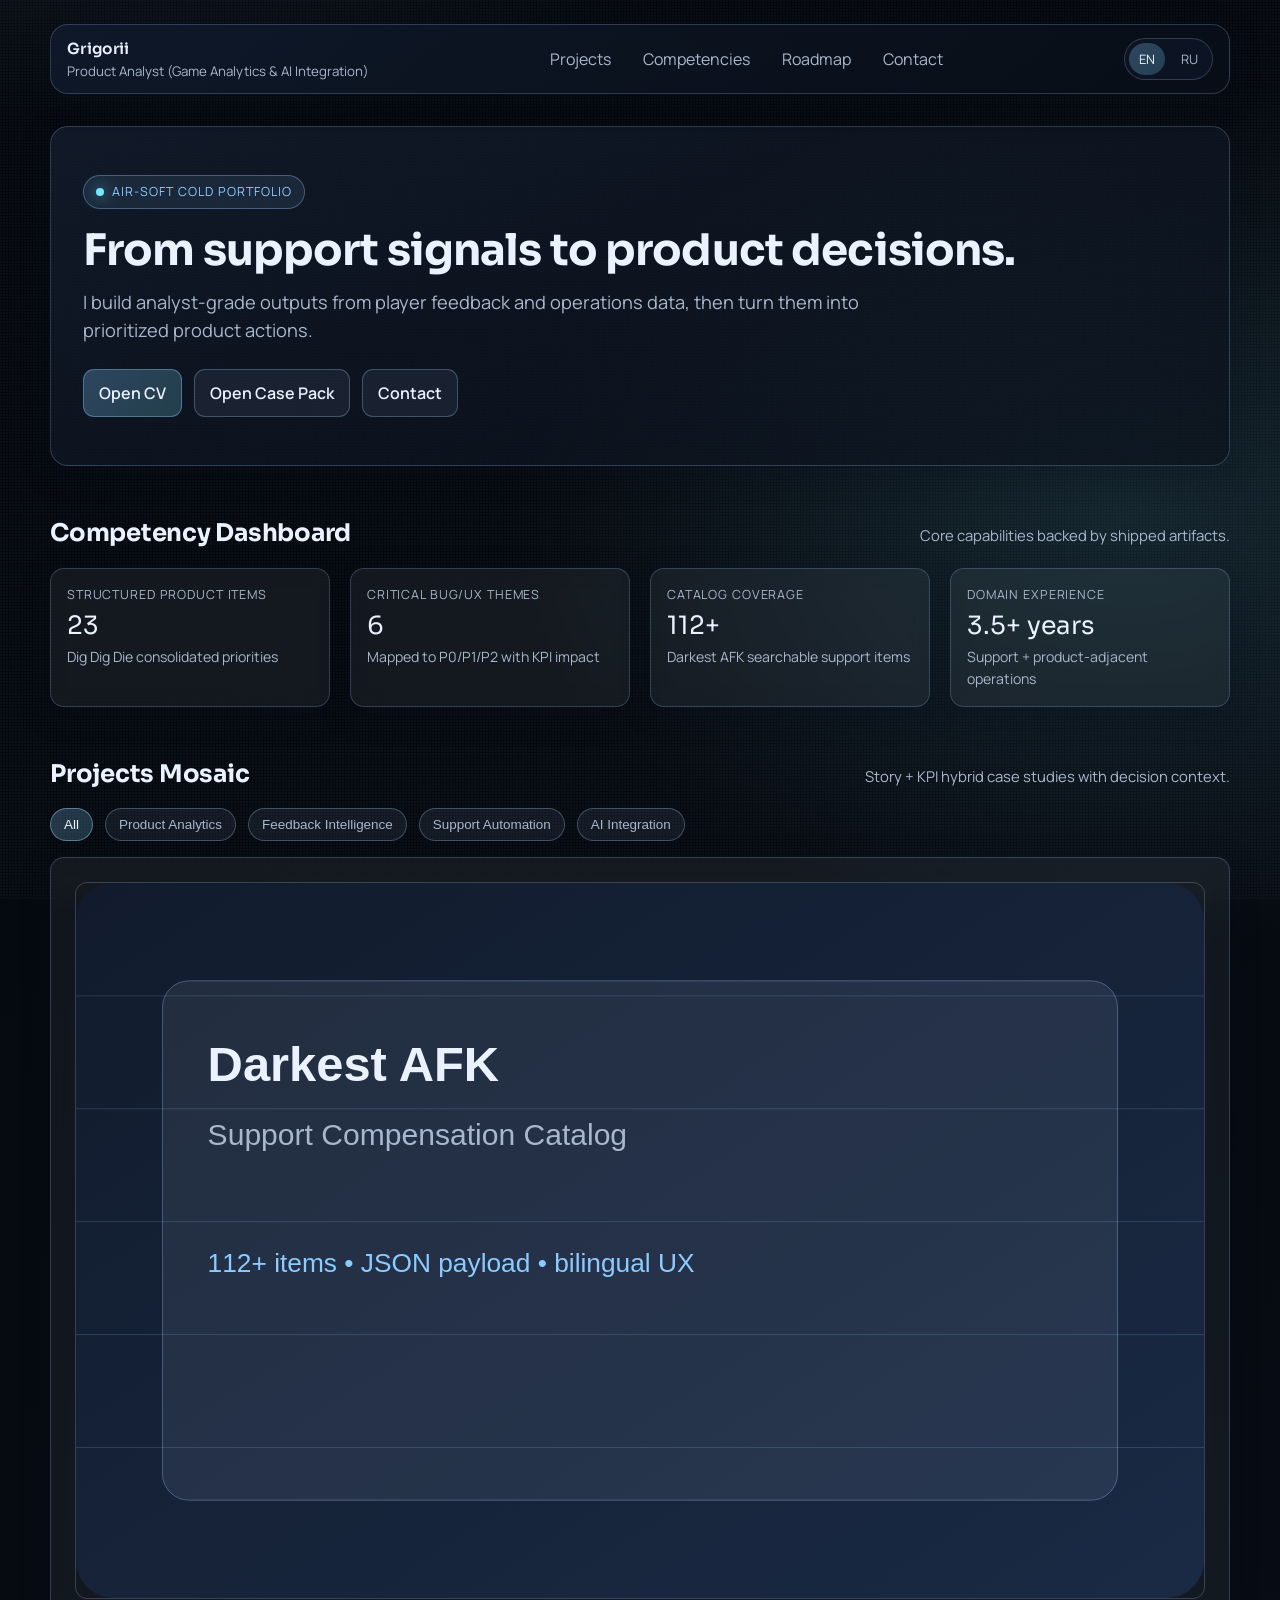
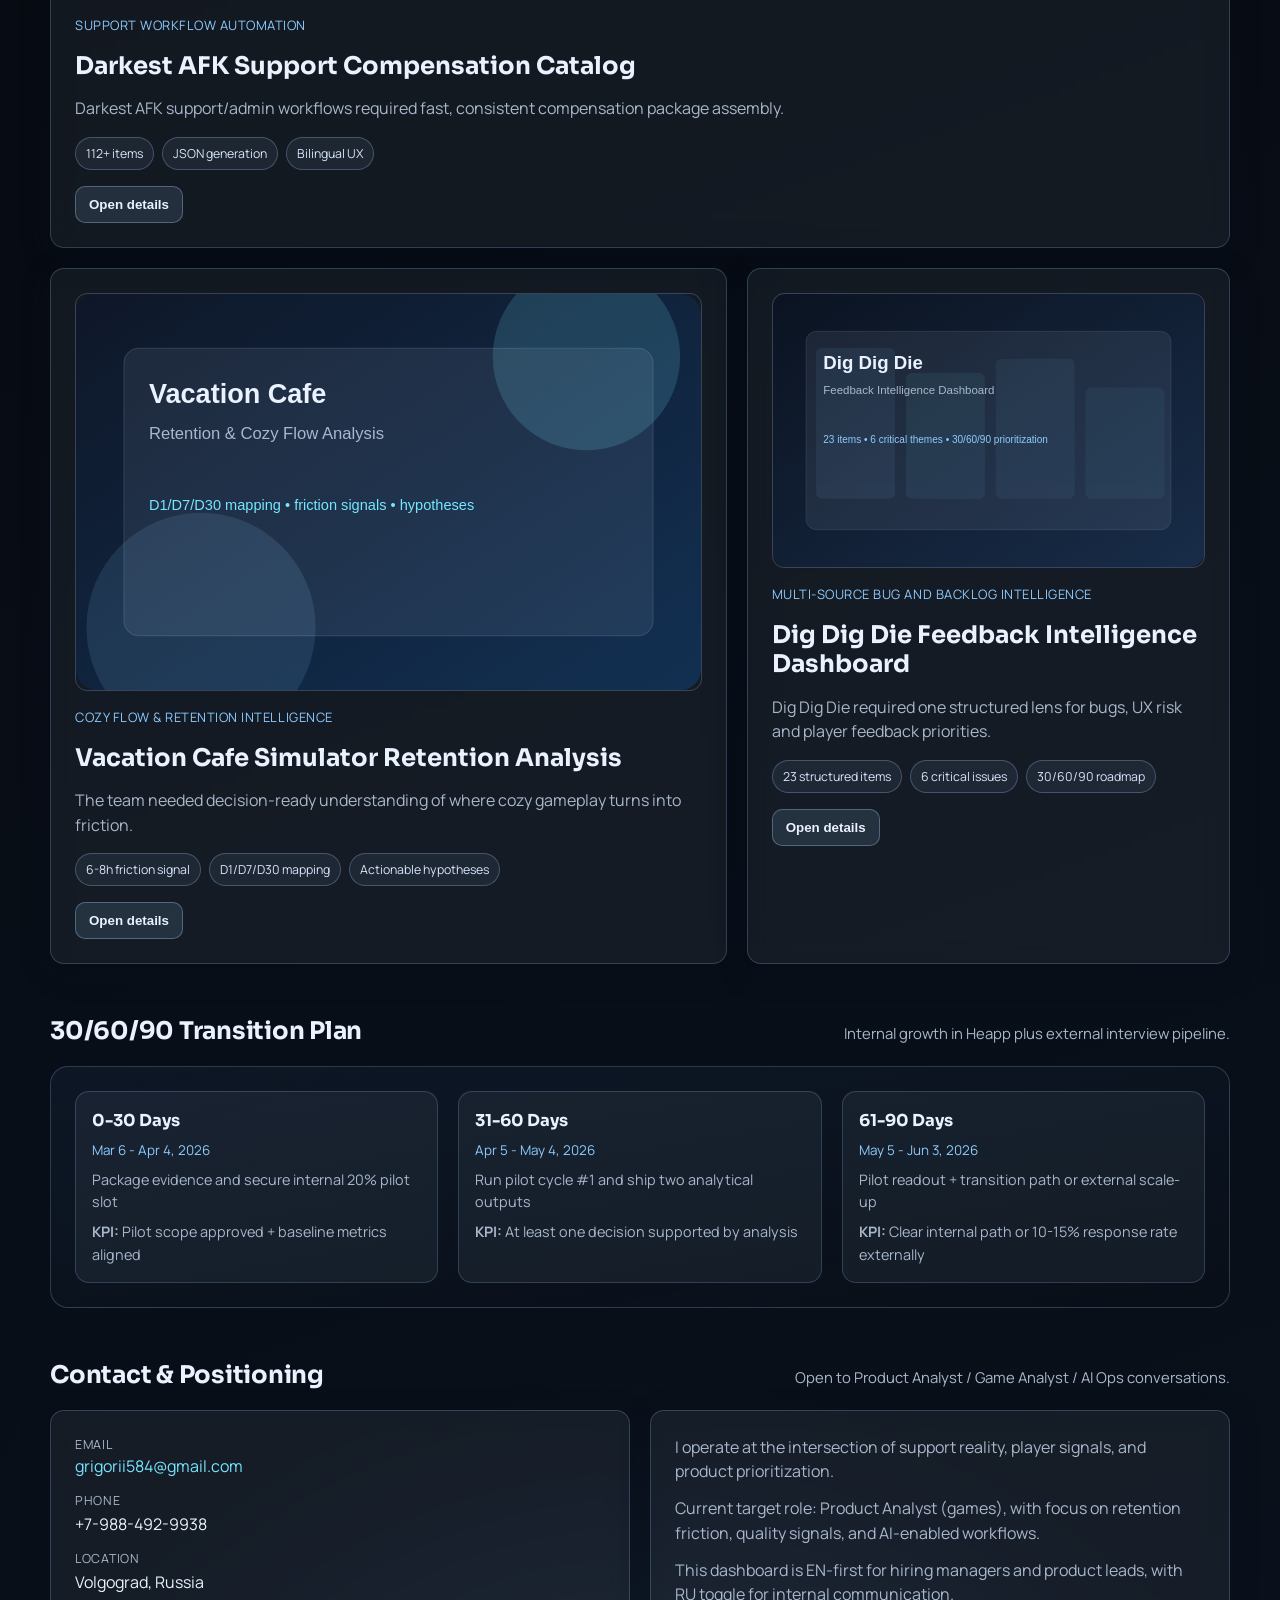
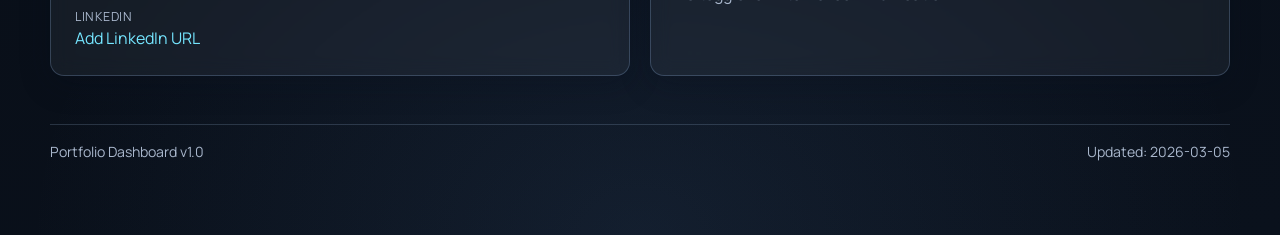
==== dashboard/index.html @ 86ab46c0 "Add portfolio dashboard and transition case-study pack" ====
<!doctype html>
<html lang="en">
<head>
  <meta charset="UTF-8" />
  <meta name="viewport" content="width=device-width, initial-scale=1" />
  <meta name="description" content="Product Analyst portfolio dashboard: projects, competencies, roadmap." />
  <title>Grigorii | Product Analyst Portfolio Dashboard</title>
  <link rel="icon" href="data:image/svg+xml,%3Csvg xmlns='http://www.w3.org/2000/svg' viewBox='0 0 40 40'%3E%3Crect width='40' height='40' rx='10' fill='%23040A12'/%3E%3Ccircle cx='20' cy='20' r='9' fill='%238CCBFF'/%3E%3C/svg%3E" />
  <link rel="preconnect" href="https://fonts.googleapis.com" />
  <link rel="preconnect" href="https://fonts.gstatic.com" crossorigin />
  <link href="https://fonts.googleapis.com/css2?family=Manrope:wght@400;500;600;700&family=Sora:wght@500;600;700&display=swap" rel="stylesheet" />
  <link rel="stylesheet" href="assets/css/tokens.css" />
  <link rel="stylesheet" href="assets/css/main.css" />
</head>
<body>
  <div class="page">
    <header class="topbar reveal">
      <div class="identity">
        <div id="identityName" class="identity-name">Grigorii</div>
        <div id="identityRole" class="identity-role">Product Analyst Transition Track</div>
      </div>
      <nav class="topnav" aria-label="Primary">
        <a id="navProjects" href="#projects">Projects</a>
        <a id="navCompetencies" href="#competencies">Competencies</a>
        <a id="navRoadmap" href="#roadmap">Roadmap</a>
        <a id="navContact" href="#contact">Contact</a>
      </nav>
      <div class="lang-toggle" role="group" aria-label="Language">
        <button id="btnLangEn" class="lang-btn" type="button">EN</button>
        <button id="btnLangRu" class="lang-btn" type="button">RU</button>
      </div>
    </header>

    <section class="hero reveal" id="hero">
      <div id="heroKicker" class="hero-kicker">Portfolio Dashboard</div>
      <h1 id="heroHeadline">From support signals to product decisions.</h1>
      <p id="heroSubheadline">EN-first portfolio dashboard with KPI-grounded case studies in game analytics and AI-enabled operations.</p>
      <div id="ctaRow" class="cta-row"></div>
    </section>

    <section class="section reveal" id="competencies">
      <div class="section-header">
        <h2 id="competenciesTitle">Competencies</h2>
        <p id="competenciesNote">Core capabilities and measurable proof points.</p>
      </div>
      <div id="kpiGrid" class="kpi-grid"></div>
    </section>

    <section class="section reveal" id="projects">
      <div class="section-header">
        <h2 id="projectsTitle">Projects</h2>
        <p id="projectsNote">Story + KPI hybrid case studies.</p>
      </div>
      <div id="filterRow" class="filter-row"></div>
      <div id="projectsGrid" class="projects-grid"></div>
    </section>

    <section class="section reveal" id="roadmap">
      <div class="section-header">
        <h2 id="roadmapTitle">30/60/90 Roadmap</h2>
        <p id="roadmapNote">Internal transition + external market execution.</p>
      </div>
      <div class="roadmap">
        <ol id="roadmapList" class="roadmap-list"></ol>
      </div>
    </section>

    <section class="section reveal" id="contact">
      <div class="section-header">
        <h2 id="contactTitle">Contact</h2>
        <p id="contactNote">Open to Product Analyst / Game Analyst conversations.</p>
      </div>
      <div class="contact-grid">
        <article class="card contact-card">
          <ul id="contactList" class="contact-list"></ul>
        </article>
        <article class="card contact-card">
          <div id="contactNarrative"></div>
        </article>
      </div>
    </section>

    <footer class="footer reveal">
      <span id="footerVersion">Portfolio v1</span>
      <span id="footerUpdated">Updated: 2026-03-05</span>
    </footer>
  </div>

  <div id="projectModal" class="modal" aria-hidden="true">
    <div class="modal-panel" role="dialog" aria-modal="true" aria-labelledby="modalTitle">
      <div class="modal-head">
        <div class="modal-title-wrap">
          <h3 id="modalTitle">Project title</h3>
          <div id="modalTagline" class="modal-tagline">Tagline</div>
        </div>
        <button id="modalClose" class="modal-close" type="button" aria-label="Close">✕</button>
      </div>

      <div class="chips" id="modalChips"></div>

      <div class="detail-grid" id="detailGrid"></div>

      <div class="artifact-list" id="artifactList"></div>
    </div>
  </div>

  <script src="assets/js/app.js" defer></script>
</body>
</html>
---- dashboard/assets/css/tokens.css ----
:root {
  --bg-0: #04070c;
  --bg-1: #0a111c;
  --surface-glass: rgba(210, 230, 255, 0.06);
  --surface-glass-strong: rgba(220, 240, 255, 0.1);
  --border-soft: rgba(170, 205, 255, 0.22);
  --text-primary: #eaf2ff;
  --text-secondary: #a9b7cc;
  --accent-ice: #8ccbff;
  --accent-cyan: #75e6ff;
  --success-cool: #89f0d4;
  --warning-cool: #ffd38a;

  --radius-card: 14px;
  --radius-section: 18px;
  --radius-pill: 999px;

  --space-1: 8px;
  --space-2: 12px;
  --space-3: 16px;
  --space-4: 24px;
  --space-5: 32px;
  --space-6: 48px;
  --space-7: 72px;

  --grid-gap-mobile: 16px;
  --grid-gap-desktop: 20px;

  --shadow-soft: 0 8px 30px rgba(7, 16, 28, 0.28);
  --shadow-hover: 0 16px 42px rgba(7, 16, 28, 0.35);

  --transition-fast: 180ms cubic-bezier(0.22, 1, 0.36, 1);
  --transition-base: 220ms cubic-bezier(0.22, 1, 0.36, 1);
  --transition-slow: 240ms cubic-bezier(0.22, 1, 0.36, 1);
}
---- dashboard/assets/css/main.css ----
* {
  box-sizing: border-box;
}

html,
body {
  margin: 0;
  padding: 0;
  min-height: 100%;
}

body {
  font-family: "Manrope", system-ui, sans-serif;
  color: var(--text-primary);
  background:
    radial-gradient(1200px 800px at 12% -10%, rgba(124, 197, 255, 0.15), transparent 60%),
    radial-gradient(1000px 700px at 88% 15%, rgba(117, 230, 255, 0.12), transparent 62%),
    radial-gradient(900px 680px at 50% 100%, rgba(90, 134, 190, 0.12), transparent 68%),
    linear-gradient(160deg, var(--bg-0), var(--bg-1));
  line-height: 1.55;
  overflow-x: hidden;
}

body::before {
  content: "";
  position: fixed;
  inset: 0;
  pointer-events: none;
  opacity: 0.03;
  background-image: radial-gradient(circle at 1px 1px, #dbe9ff 1px, transparent 0);
  background-size: 3px 3px;
  z-index: 0;
}

a {
  color: var(--accent-cyan);
  text-decoration: none;
}

a:hover {
  text-decoration: underline;
}

.page {
  position: relative;
  z-index: 1;
  width: min(1180px, calc(100% - 32px));
  margin: 0 auto;
  padding: var(--space-4) 0 var(--space-7);
}

.topbar {
  position: sticky;
  top: 10px;
  z-index: 40;
  display: flex;
  align-items: center;
  justify-content: space-between;
  gap: var(--space-3);
  padding: var(--space-2) var(--space-3);
  border: 1px solid var(--border-soft);
  border-radius: var(--radius-section);
  background: linear-gradient(140deg, rgba(16, 27, 45, 0.82), rgba(9, 15, 25, 0.76));
  backdrop-filter: blur(12px);
  box-shadow: var(--shadow-soft);
}

.identity {
  min-width: 0;
}

.identity-name {
  font-family: "Sora", system-ui, sans-serif;
  font-size: 0.96rem;
  font-weight: 600;
  letter-spacing: 0.02em;
}

.identity-role {
  color: var(--text-secondary);
  font-size: 0.83rem;
}

.topnav {
  display: flex;
  align-items: center;
  gap: var(--space-2);
  flex-wrap: wrap;
}

.topnav a {
  color: var(--text-secondary);
  padding: 6px 10px;
  border-radius: 10px;
  transition: background var(--transition-fast), color var(--transition-fast);
}

.topnav a:hover,
.topnav a:focus-visible {
  color: var(--text-primary);
  background: rgba(130, 178, 240, 0.12);
  text-decoration: none;
  outline: none;
}

.lang-toggle {
  display: inline-flex;
  align-items: center;
  gap: 6px;
  padding: 4px;
  border: 1px solid var(--border-soft);
  border-radius: var(--radius-pill);
  background: rgba(15, 25, 41, 0.68);
}

.lang-btn {
  border: 0;
  background: transparent;
  color: var(--text-secondary);
  border-radius: var(--radius-pill);
  padding: 6px 10px;
  font: inherit;
  font-size: 0.81rem;
  cursor: pointer;
  transition: background var(--transition-fast), color var(--transition-fast);
}

.lang-btn.is-active {
  background: linear-gradient(130deg, rgba(141, 200, 255, 0.28), rgba(117, 230, 255, 0.22));
  color: var(--text-primary);
}

.section {
  margin-top: var(--space-6);
}

.hero {
  margin-top: var(--space-5);
  padding: var(--space-6) var(--space-5);
  border-radius: var(--radius-section);
  border: 1px solid var(--border-soft);
  background: linear-gradient(160deg, rgba(21, 32, 50, 0.7), rgba(10, 16, 26, 0.6));
  box-shadow: var(--shadow-soft);
}

.hero-kicker {
  display: inline-flex;
  align-items: center;
  gap: 8px;
  padding: 6px 12px;
  border-radius: var(--radius-pill);
  border: 1px solid rgba(168, 208, 255, 0.32);
  background: rgba(132, 191, 255, 0.1);
  color: var(--accent-ice);
  font-size: 0.78rem;
  letter-spacing: 0.08em;
  text-transform: uppercase;
}

.hero-kicker::before {
  content: "";
  width: 8px;
  height: 8px;
  border-radius: 50%;
  background: var(--accent-cyan);
  box-shadow: 0 0 16px rgba(117, 230, 255, 0.85);
}

.hero h1 {
  margin: var(--space-3) 0 var(--space-2);
  font-family: "Sora", system-ui, sans-serif;
  font-size: clamp(1.9rem, 3.4vw, 3.15rem);
  line-height: 1.18;
  letter-spacing: -0.02em;
}

.hero p {
  max-width: 860px;
  margin: 0;
  color: var(--text-secondary);
  font-size: clamp(1rem, 1.5vw, 1.14rem);
}

.cta-row {
  margin-top: var(--space-4);
  display: flex;
  gap: var(--space-2);
  flex-wrap: wrap;
}

.btn {
  display: inline-flex;
  align-items: center;
  justify-content: center;
  border-radius: 11px;
  border: 1px solid transparent;
  padding: 11px 15px;
  font-weight: 600;
  transition: transform var(--transition-fast), box-shadow var(--transition-fast), background var(--transition-fast), border-color var(--transition-fast);
}

.btn-primary {
  background: linear-gradient(130deg, rgba(128, 195, 255, 0.28), rgba(123, 236, 255, 0.2));
  border-color: rgba(165, 213, 255, 0.34);
  color: var(--text-primary);
}

.btn-secondary {
  background: rgba(171, 205, 255, 0.08);
  border-color: rgba(165, 213, 255, 0.28);
  color: var(--text-primary);
}

.btn:hover,
.btn:focus-visible,
.card:hover,
.filter-chip:hover,
.project-open:hover {
  transform: translateY(-2px);
  box-shadow: var(--shadow-hover);
  text-decoration: none;
}

.section-header {
  display: flex;
  align-items: baseline;
  justify-content: space-between;
  gap: var(--space-2);
  margin-bottom: var(--space-3);
}

.section-header h2 {
  margin: 0;
  font-family: "Sora", system-ui, sans-serif;
  letter-spacing: -0.01em;
  font-size: clamp(1.2rem, 2vw, 1.52rem);
}

.section-header p {
  margin: 0;
  color: var(--text-secondary);
  font-size: 0.93rem;
}

.kpi-grid {
  display: grid;
  grid-template-columns: repeat(4, minmax(0, 1fr));
  gap: var(--grid-gap-desktop);
}

.card {
  border-radius: var(--radius-card);
  border: 1px solid var(--border-soft);
  background: var(--surface-glass);
  backdrop-filter: blur(10px);
  box-shadow: var(--shadow-soft);
  transition: transform var(--transition-fast), box-shadow var(--transition-fast), background var(--transition-base);
}

.kpi-card {
  padding: var(--space-3);
}

.kpi-title {
  color: var(--text-secondary);
  font-size: 0.78rem;
  text-transform: uppercase;
  letter-spacing: 0.07em;
}

.kpi-value {
  margin-top: 8px;
  font-family: "Sora", system-ui, sans-serif;
  font-size: 1.58rem;
  line-height: 1.1;
}

.kpi-note {
  margin-top: 6px;
  color: var(--text-secondary);
  font-size: 0.88rem;
}

.filter-row {
  display: flex;
  flex-wrap: wrap;
  gap: var(--space-2);
  margin-bottom: var(--space-3);
}

.filter-chip {
  border: 1px solid rgba(169, 197, 232, 0.32);
  background: rgba(162, 204, 255, 0.08);
  color: var(--text-secondary);
  border-radius: var(--radius-pill);
  padding: 8px 13px;
  font-size: 0.84rem;
  cursor: pointer;
  transition: all var(--transition-fast);
}

.filter-chip.is-active {
  color: var(--text-primary);
  border-color: rgba(173, 224, 255, 0.42);
  background: linear-gradient(120deg, rgba(139, 194, 255, 0.24), rgba(117, 230, 255, 0.2));
}

.projects-grid {
  display: grid;
  grid-template-columns: 1.4fr 1fr;
  gap: var(--grid-gap-desktop);
}

.project-card {
  padding: var(--space-4);
  display: flex;
  flex-direction: column;
  gap: var(--space-3);
}

.project-card.is-hidden {
  display: none;
}

.project-meta {
  display: flex;
  align-items: center;
  justify-content: space-between;
  gap: var(--space-2);
}

.project-tagline {
  color: var(--accent-ice);
  font-size: 0.81rem;
  letter-spacing: 0.04em;
  text-transform: uppercase;
}

.project-title {
  margin: 0;
  font-family: "Sora", system-ui, sans-serif;
  font-size: clamp(1.3rem, 1.9vw, 1.85rem);
  line-height: 1.2;
}

.project-summary {
  margin: 0;
  color: var(--text-secondary);
}

.chips {
  display: flex;
  flex-wrap: wrap;
  gap: 8px;
}

.chip {
  display: inline-flex;
  align-items: center;
  border-radius: var(--radius-pill);
  padding: 6px 10px;
  font-size: 0.77rem;
  border: 1px solid rgba(168, 202, 255, 0.28);
  background: rgba(162, 204, 255, 0.08);
  color: #d7e6fb;
}

.project-open {
  align-self: flex-start;
  border: 1px solid rgba(170, 205, 255, 0.34);
  border-radius: 10px;
  color: var(--text-primary);
  background: rgba(157, 209, 255, 0.12);
  padding: 10px 13px;
  font-weight: 600;
  cursor: pointer;
  transition: transform var(--transition-fast), box-shadow var(--transition-fast);
}

.roadmap {
  border-radius: var(--radius-section);
  border: 1px solid var(--border-soft);
  background: linear-gradient(170deg, rgba(16, 27, 44, 0.72), rgba(9, 15, 24, 0.65));
  padding: var(--space-4);
}

.roadmap-list {
  margin: 0;
  padding: 0;
  list-style: none;
  display: grid;
  grid-template-columns: repeat(3, minmax(0, 1fr));
  gap: var(--grid-gap-desktop);
}

.roadmap-item {
  padding: var(--space-3);
  border-radius: var(--radius-card);
  background: rgba(204, 229, 255, 0.06);
  border: 1px solid rgba(170, 205, 255, 0.2);
}

.roadmap-phase {
  margin: 0;
  font-family: "Sora", system-ui, sans-serif;
  font-size: 1.03rem;
}

.roadmap-window {
  margin-top: 6px;
  color: var(--accent-ice);
  font-size: 0.84rem;
}

.roadmap-focus,
.roadmap-kpi {
  margin-top: 8px;
  color: var(--text-secondary);
  font-size: 0.9rem;
}

.contact-grid {
  display: grid;
  grid-template-columns: 1fr 1fr;
  gap: var(--grid-gap-desktop);
}

.contact-card {
  padding: var(--space-4);
}

.contact-list {
  margin: 0;
  padding: 0;
  list-style: none;
  display: grid;
  gap: var(--space-2);
}

.contact-label {
  color: var(--text-secondary);
  font-size: 0.78rem;
  letter-spacing: 0.06em;
  text-transform: uppercase;
}

.contact-value {
  margin-top: 2px;
  font-size: 1rem;
}

.footer {
  margin-top: var(--space-6);
  color: var(--text-secondary);
  display: flex;
  align-items: center;
  justify-content: space-between;
  gap: var(--space-2);
  border-top: 1px solid rgba(164, 193, 228, 0.2);
  padding-top: var(--space-3);
  font-size: 0.88rem;
}

.modal {
  position: fixed;
  inset: 0;
  display: none;
  place-items: center;
  z-index: 60;
  padding: var(--space-4);
  background: rgba(2, 6, 12, 0.76);
  backdrop-filter: blur(6px);
}

.modal.is-open {
  display: grid;
}

.modal-panel {
  width: min(900px, 100%);
  max-height: min(88vh, 900px);
  overflow: auto;
  border-radius: var(--radius-section);
  border: 1px solid var(--border-soft);
  background: linear-gradient(160deg, rgba(17, 28, 45, 0.94), rgba(8, 14, 24, 0.93));
  box-shadow: var(--shadow-hover);
  padding: var(--space-4);
}

.modal-head {
  display: flex;
  align-items: flex-start;
  justify-content: space-between;
  gap: var(--space-2);
}

.modal-title-wrap h3 {
  margin: 0;
  font-family: "Sora", system-ui, sans-serif;
  font-size: clamp(1.2rem, 2vw, 1.6rem);
}

.modal-tagline {
  margin-top: 6px;
  color: var(--accent-ice);
  font-size: 0.82rem;
  letter-spacing: 0.05em;
  text-transform: uppercase;
}

.modal-close {
  border: 1px solid rgba(170, 205, 255, 0.28);
  background: rgba(153, 190, 236, 0.1);
  color: var(--text-primary);
  border-radius: 10px;
  width: 36px;
  height: 36px;
  cursor: pointer;
  font-size: 1rem;
}

.detail-grid {
  margin-top: var(--space-3);
  display: grid;
  grid-template-columns: 1fr 1fr;
  gap: var(--space-3);
}

.detail-block {
  padding: var(--space-3);
  border-radius: var(--radius-card);
  border: 1px solid rgba(160, 198, 240, 0.24);
  background: rgba(189, 221, 255, 0.06);
}

.detail-block h4 {
  margin: 0;
  font-size: 0.8rem;
  text-transform: uppercase;
  letter-spacing: 0.08em;
  color: var(--text-secondary);
}

.detail-block p,
.detail-block ul {
  margin: 8px 0 0;
}

.detail-block ul {
  padding-left: 18px;
}

.artifact-list {
  margin-top: var(--space-3);
  display: grid;
  gap: 10px;
}

.reveal {
  opacity: 0;
  transform: translateY(20px);
  transition: opacity var(--transition-slow), transform var(--transition-slow);
}

.reveal.is-visible {
  opacity: 1;
  transform: translateY(0);
}

@media (max-width: 1024px) {
  .kpi-grid {
    grid-template-columns: repeat(2, minmax(0, 1fr));
  }

  .projects-grid,
  .contact-grid,
  .roadmap-list,
  .detail-grid {
    grid-template-columns: 1fr;
  }

  .hero {
    padding: var(--space-5) var(--space-4);
  }

  .page {
    width: min(1180px, calc(100% - 24px));
  }
}

@media (max-width: 760px) {
  .topbar {
    flex-direction: column;
    align-items: stretch;
  }

  .topnav {
    justify-content: space-between;
  }

  .topnav a {
    flex: 1 1 auto;
    text-align: center;
  }

  .kpi-grid {
    grid-template-columns: 1fr;
    gap: var(--grid-gap-mobile);
  }

  .section {
    margin-top: var(--space-5);
  }

  .hero {
    margin-top: var(--space-4);
  }
}

@media (prefers-reduced-motion: reduce) {
  *,
  *::before,
  *::after {
    animation-duration: 0.01ms !important;
    animation-iteration-count: 1 !important;
    transition-duration: 0.01ms !important;
    scroll-behavior: auto !important;
  }

  .reveal,
  .reveal.is-visible {
    opacity: 1;
    transform: none;
  }
}

.project-card.is-wide {
  grid-column: span 2;
}

@media (max-width: 1024px) {
  .project-card.is-wide {
    grid-column: span 1;
  }
}
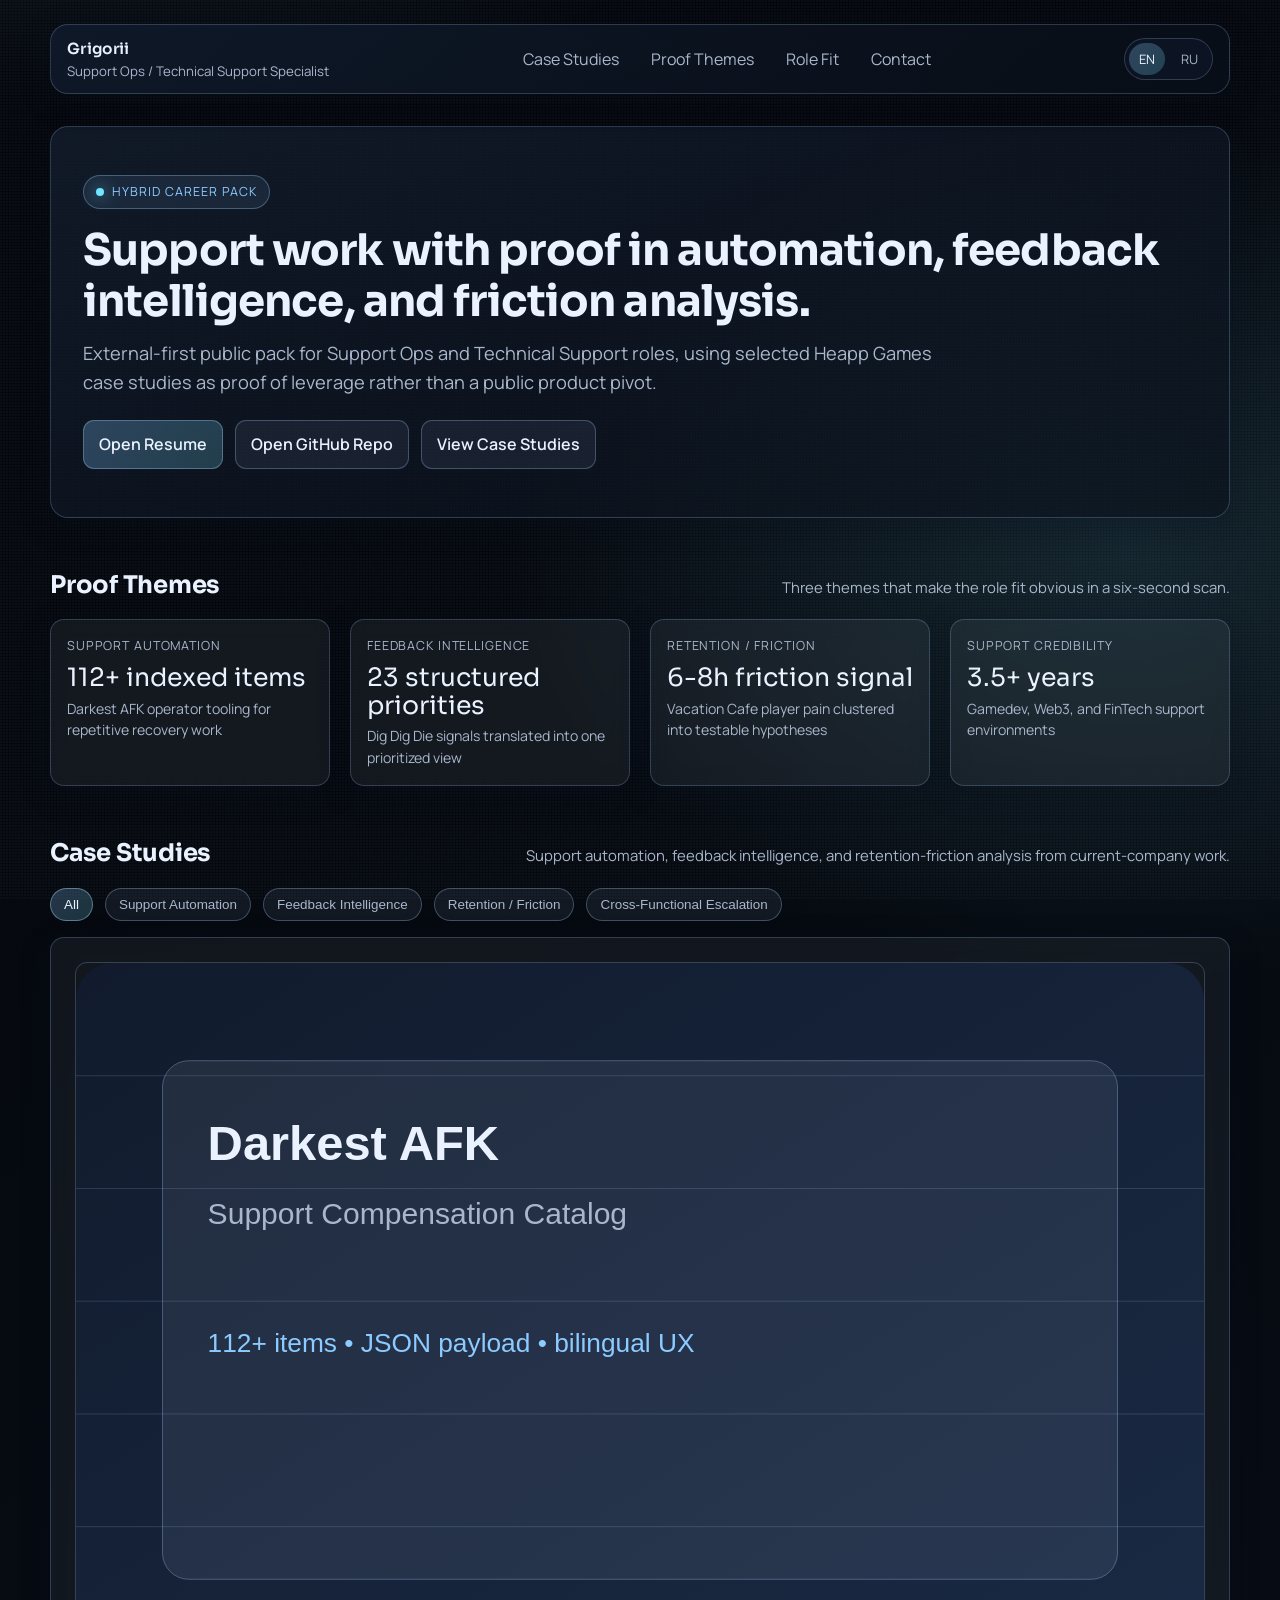
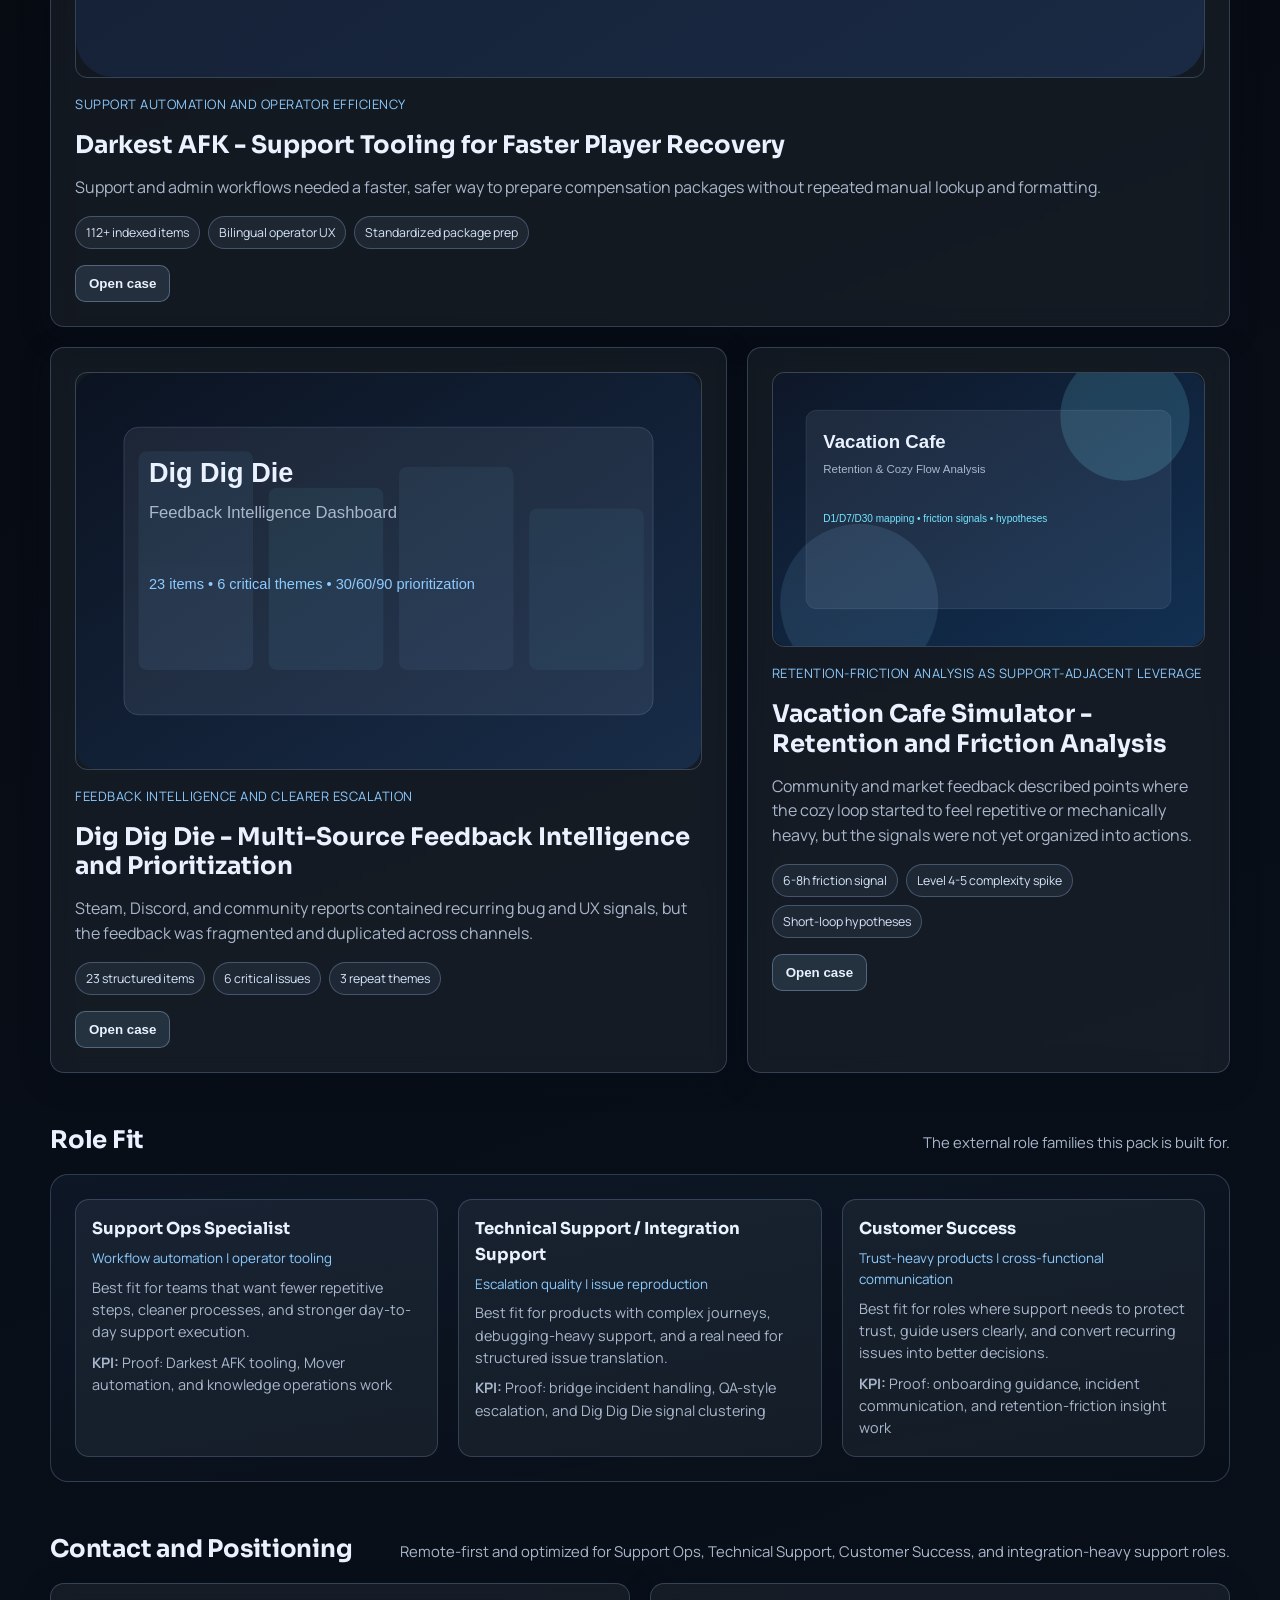
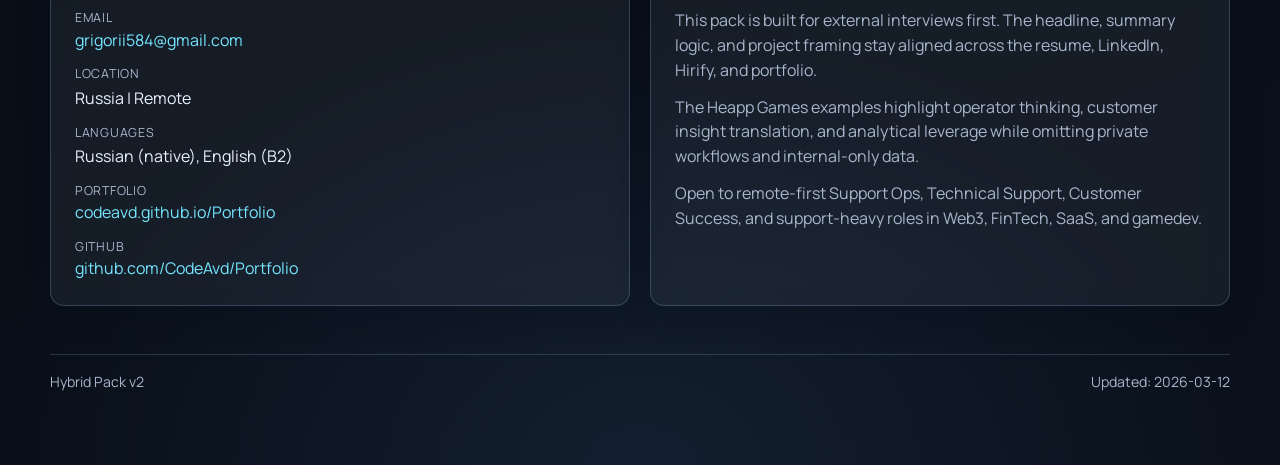
==== commit ff7dd99f: "Publish hybrid support ops portfolio" ====
--- a/dashboard/index.html
+++ b/dashboard/index.html
@@ -3,8 +3,11 @@
 <head>
   <meta charset="UTF-8" />
   <meta name="viewport" content="width=device-width, initial-scale=1" />
-  <meta name="description" content="Product Analyst portfolio dashboard: projects, competencies, roadmap." />
-  <title>Grigorii | Product Analyst Portfolio Dashboard</title>
+  <meta
+    name="description"
+    content="Hybrid support-ops portfolio with case studies in workflow automation, feedback intelligence, and retention-friction analysis."
+  />
+  <title>Grigorii | Support Ops Portfolio Hub</title>
   <link rel="icon" href="data:image/svg+xml,%3Csvg xmlns='http://www.w3.org/2000/svg' viewBox='0 0 40 40'%3E%3Crect width='40' height='40' rx='10' fill='%23040A12'/%3E%3Ccircle cx='20' cy='20' r='9' fill='%238CCBFF'/%3E%3C/svg%3E" />
   <link rel="preconnect" href="https://fonts.googleapis.com" />
   <link rel="preconnect" href="https://fonts.gstatic.com" crossorigin />
@@ -17,12 +20,12 @@
     <header class="topbar reveal">
       <div class="identity">
         <div id="identityName" class="identity-name">Grigorii</div>
-        <div id="identityRole" class="identity-role">Product Analyst Transition Track</div>
+        <div id="identityRole" class="identity-role">Support Ops / Technical Support</div>
       </div>
       <nav class="topnav" aria-label="Primary">
-        <a id="navProjects" href="#projects">Projects</a>
-        <a id="navCompetencies" href="#competencies">Competencies</a>
-        <a id="navRoadmap" href="#roadmap">Roadmap</a>
+        <a id="navProjects" href="#projects">Case Studies</a>
+        <a id="navCompetencies" href="#competencies">Proof Themes</a>
+        <a id="navRoadmap" href="#roadmap">Role Fit</a>
         <a id="navContact" href="#contact">Contact</a>
       </nav>
       <div class="lang-toggle" role="group" aria-label="Language">
@@ -32,24 +35,24 @@
     </header>
 
     <section class="hero reveal" id="hero">
-      <div id="heroKicker" class="hero-kicker">Portfolio Dashboard</div>
-      <h1 id="heroHeadline">From support signals to product decisions.</h1>
-      <p id="heroSubheadline">EN-first portfolio dashboard with KPI-grounded case studies in game analytics and AI-enabled operations.</p>
+      <div id="heroKicker" class="hero-kicker">Hybrid Career Pack</div>
+      <h1 id="heroHeadline">Support work with proof in automation and insight translation.</h1>
+      <p id="heroSubheadline">Sanitized public portfolio for Support Ops, Technical Support, Customer Success, and integration-heavy support roles.</p>
       <div id="ctaRow" class="cta-row"></div>
     </section>
 
     <section class="section reveal" id="competencies">
       <div class="section-header">
-        <h2 id="competenciesTitle">Competencies</h2>
-        <p id="competenciesNote">Core capabilities and measurable proof points.</p>
+        <h2 id="competenciesTitle">Proof Themes</h2>
+        <p id="competenciesNote">The three public themes behind the pack.</p>
       </div>
       <div id="kpiGrid" class="kpi-grid"></div>
     </section>
 
     <section class="section reveal" id="projects">
       <div class="section-header">
-        <h2 id="projectsTitle">Projects</h2>
-        <p id="projectsNote">Story + KPI hybrid case studies.</p>
+        <h2 id="projectsTitle">Sanitized Case Studies</h2>
+        <p id="projectsNote">Three examples from current-company work.</p>
       </div>
       <div id="filterRow" class="filter-row"></div>
       <div id="projectsGrid" class="projects-grid"></div>
@@ -57,8 +60,8 @@
 
     <section class="section reveal" id="roadmap">
       <div class="section-header">
-        <h2 id="roadmapTitle">30/60/90 Roadmap</h2>
-        <p id="roadmapNote">Internal transition + external market execution.</p>
+        <h2 id="roadmapTitle">Role Fit</h2>
+        <p id="roadmapNote">The role families this public pack is built for.</p>
       </div>
       <div class="roadmap">
         <ol id="roadmapList" class="roadmap-list"></ol>
@@ -68,7 +71,7 @@
     <section class="section reveal" id="contact">
       <div class="section-header">
         <h2 id="contactTitle">Contact</h2>
-        <p id="contactNote">Open to Product Analyst / Game Analyst conversations.</p>
+        <p id="contactNote">Open to remote-first support and technical support conversations.</p>
       </div>
       <div class="contact-grid">
         <article class="card contact-card">
@@ -81,8 +84,8 @@
     </section>
 
     <footer class="footer reveal">
-      <span id="footerVersion">Portfolio v1</span>
-      <span id="footerUpdated">Updated: 2026-03-05</span>
+      <span id="footerVersion">Hybrid Pack v2</span>
+      <span id="footerUpdated">Updated: 2026-03-12</span>
     </footer>
   </div>
 
@@ -93,7 +96,7 @@
           <h3 id="modalTitle">Project title</h3>
           <div id="modalTagline" class="modal-tagline">Tagline</div>
         </div>
-        <button id="modalClose" class="modal-close" type="button" aria-label="Close">✕</button>
+        <button id="modalClose" class="modal-close" type="button" aria-label="Close">x</button>
       </div>
 
       <div class="chips" id="modalChips"></div>
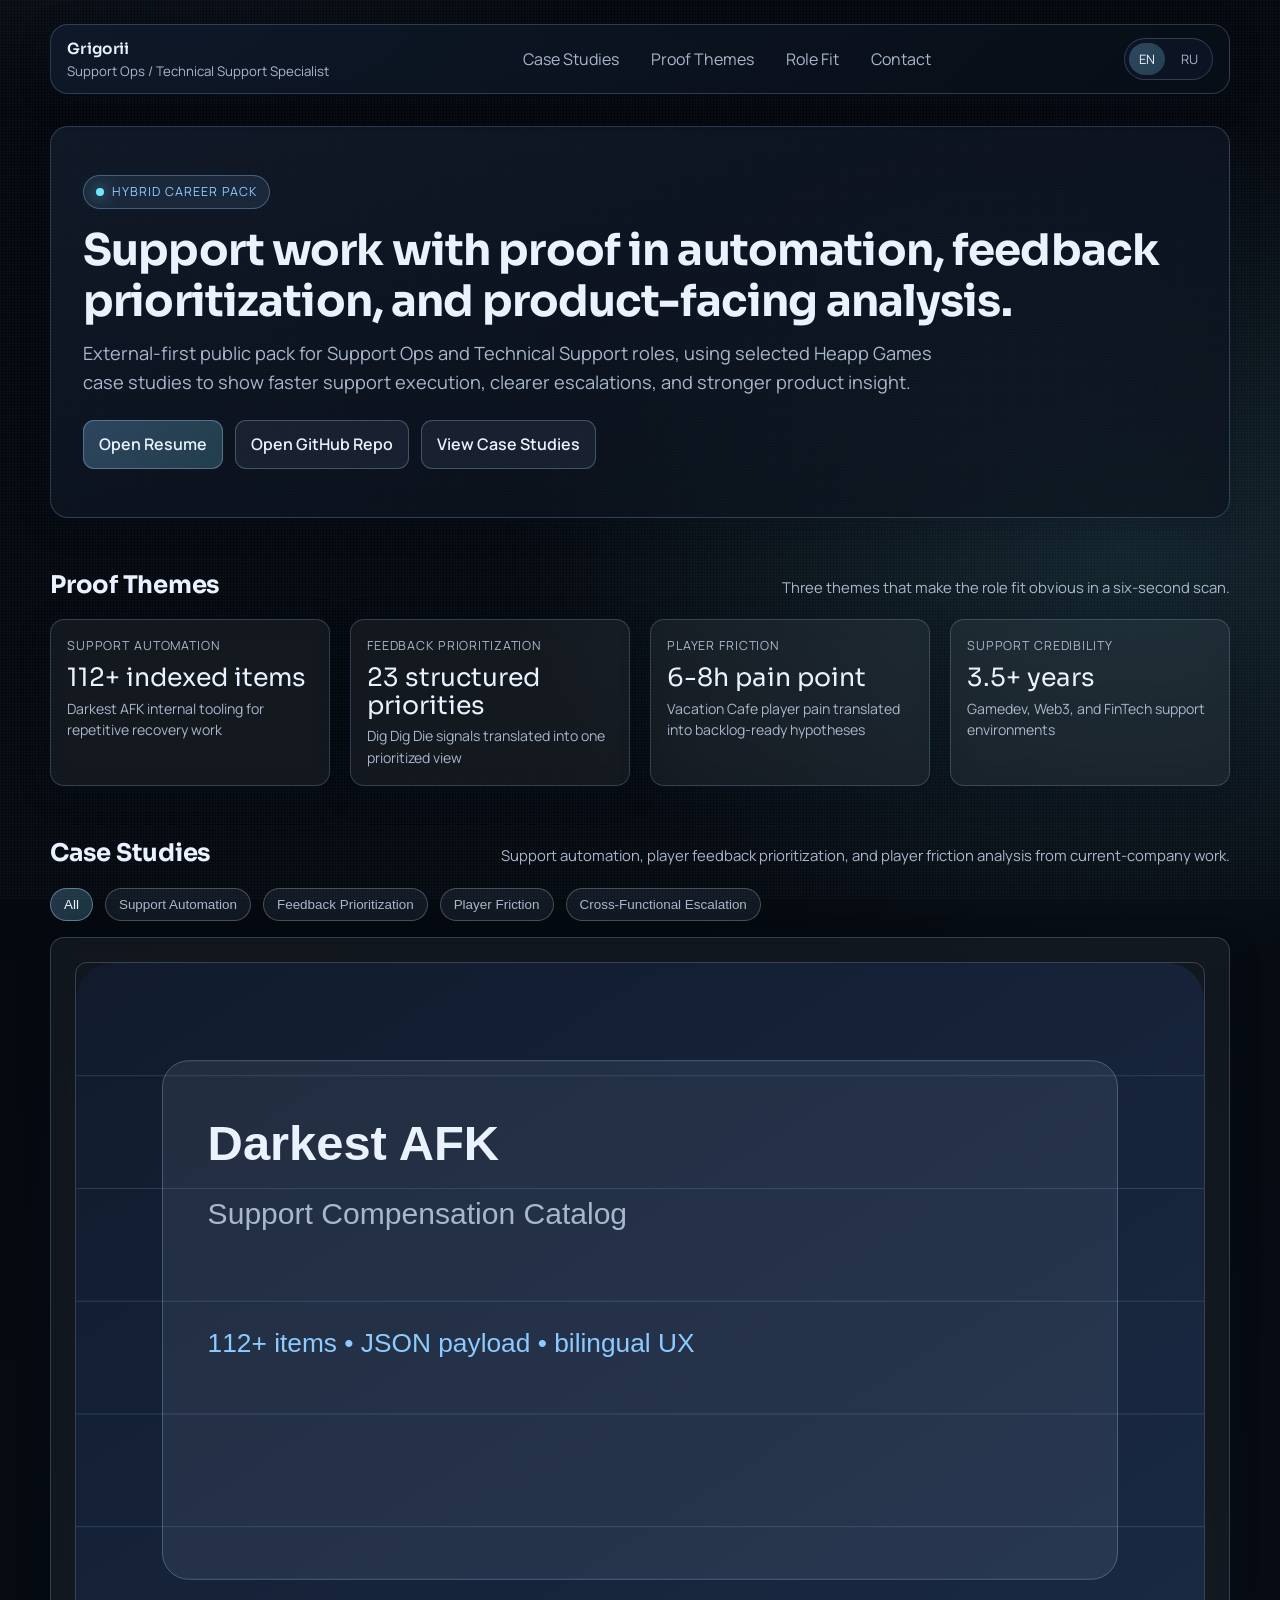
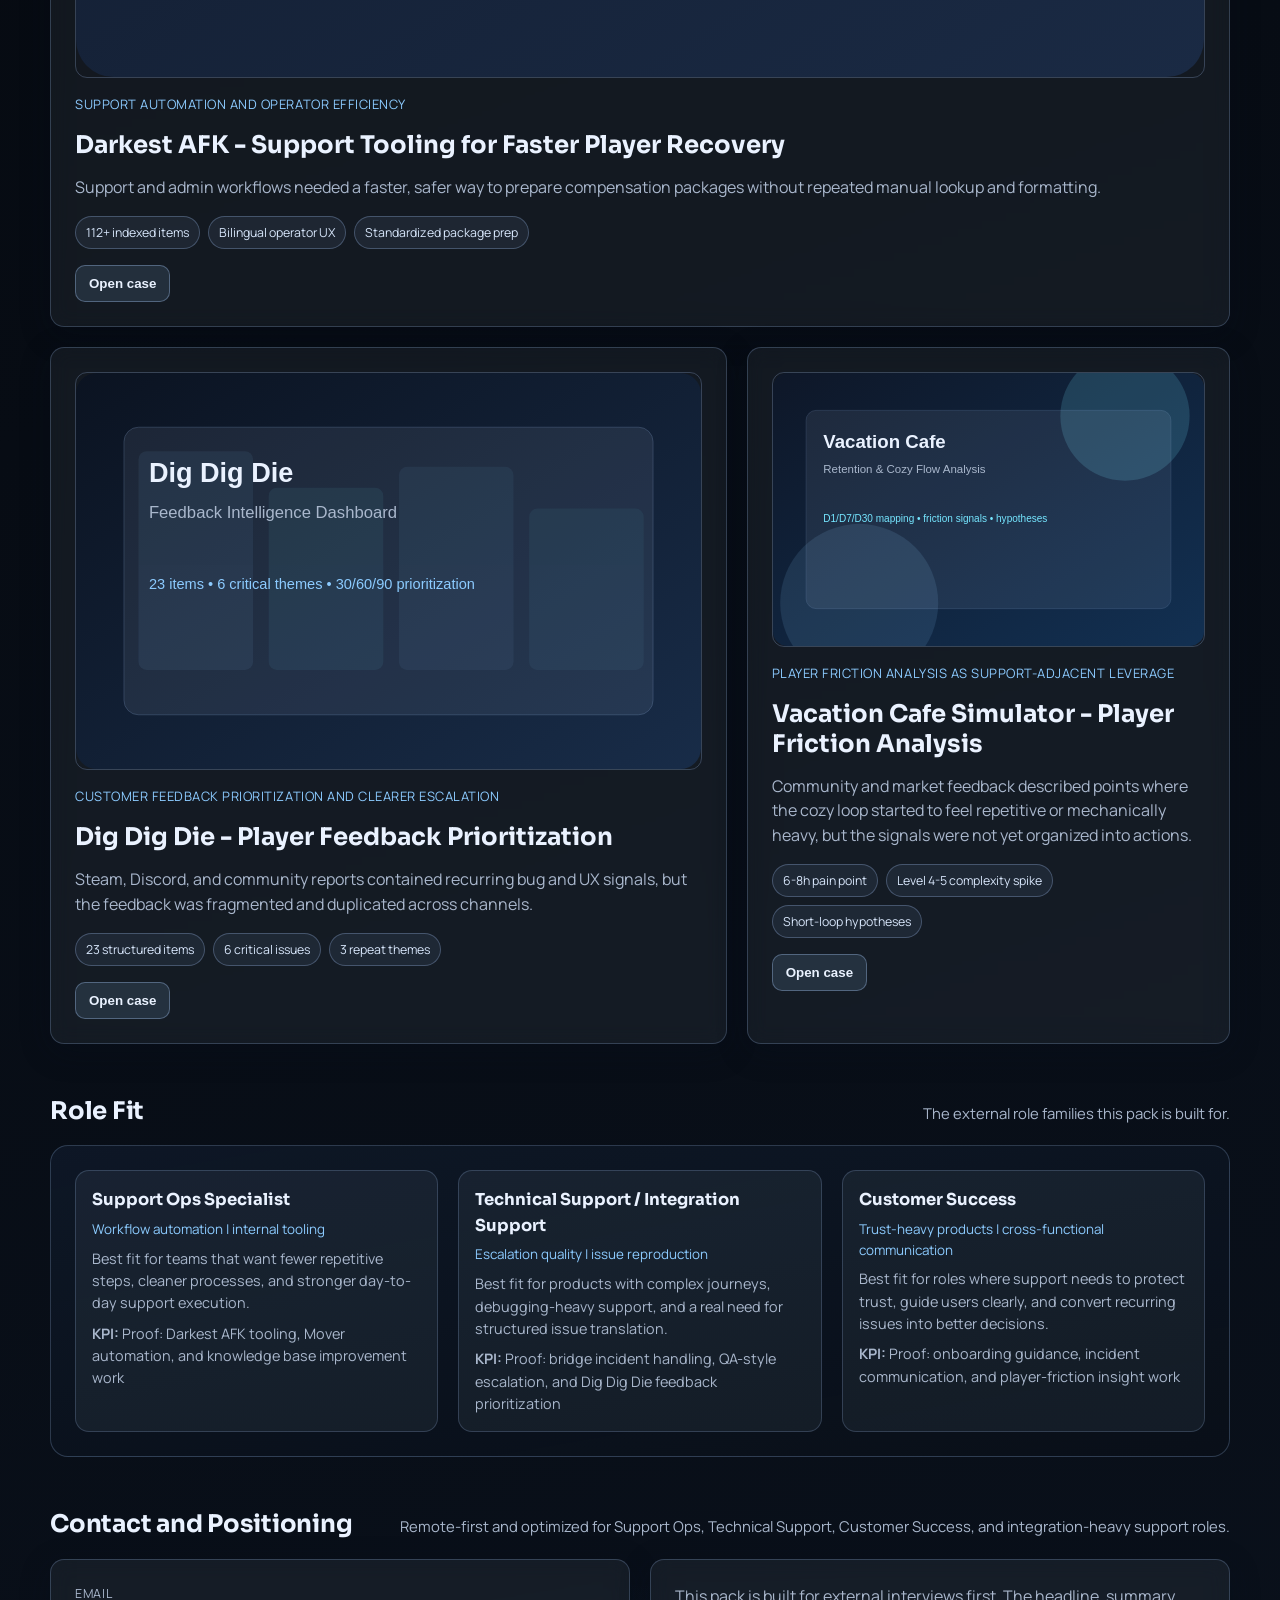
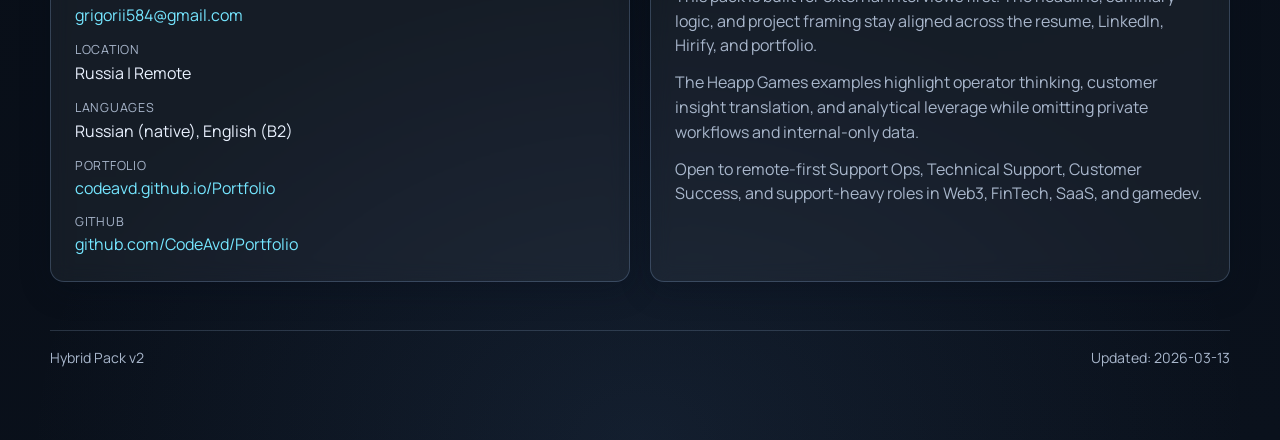
==== commit 7c022c94: "Polish support-first public pack v2" ====
--- a/dashboard/index.html
+++ b/dashboard/index.html
@@ -5,7 +5,7 @@
   <meta name="viewport" content="width=device-width, initial-scale=1" />
   <meta
     name="description"
-    content="Hybrid support-ops portfolio with case studies in workflow automation, feedback intelligence, and retention-friction analysis."
+    content="Hybrid support-ops portfolio with case studies in workflow automation, player feedback prioritization, and player friction analysis."
   />
   <title>Grigorii | Support Ops Portfolio Hub</title>
   <link rel="icon" href="data:image/svg+xml,%3Csvg xmlns='http://www.w3.org/2000/svg' viewBox='0 0 40 40'%3E%3Crect width='40' height='40' rx='10' fill='%23040A12'/%3E%3Ccircle cx='20' cy='20' r='9' fill='%238CCBFF'/%3E%3C/svg%3E" />
@@ -36,8 +36,8 @@
 
     <section class="hero reveal" id="hero">
       <div id="heroKicker" class="hero-kicker">Hybrid Career Pack</div>
-      <h1 id="heroHeadline">Support work with proof in automation and insight translation.</h1>
-      <p id="heroSubheadline">Sanitized public portfolio for Support Ops, Technical Support, Customer Success, and integration-heavy support roles.</p>
+      <h1 id="heroHeadline">Support work with proof in automation, feedback prioritization, and product-facing analysis.</h1>
+      <p id="heroSubheadline">Public portfolio for Support Ops, Technical Support, Customer Success, and integration-heavy support roles.</p>
       <div id="ctaRow" class="cta-row"></div>
     </section>
 
@@ -51,7 +51,7 @@
 
     <section class="section reveal" id="projects">
       <div class="section-header">
-        <h2 id="projectsTitle">Sanitized Case Studies</h2>
+        <h2 id="projectsTitle">Case Studies</h2>
         <p id="projectsNote">Three examples from current-company work.</p>
       </div>
       <div id="filterRow" class="filter-row"></div>
@@ -85,7 +85,7 @@
 
     <footer class="footer reveal">
       <span id="footerVersion">Hybrid Pack v2</span>
-      <span id="footerUpdated">Updated: 2026-03-12</span>
+      <span id="footerUpdated">Updated: 2026-03-13</span>
     </footer>
   </div>
 
